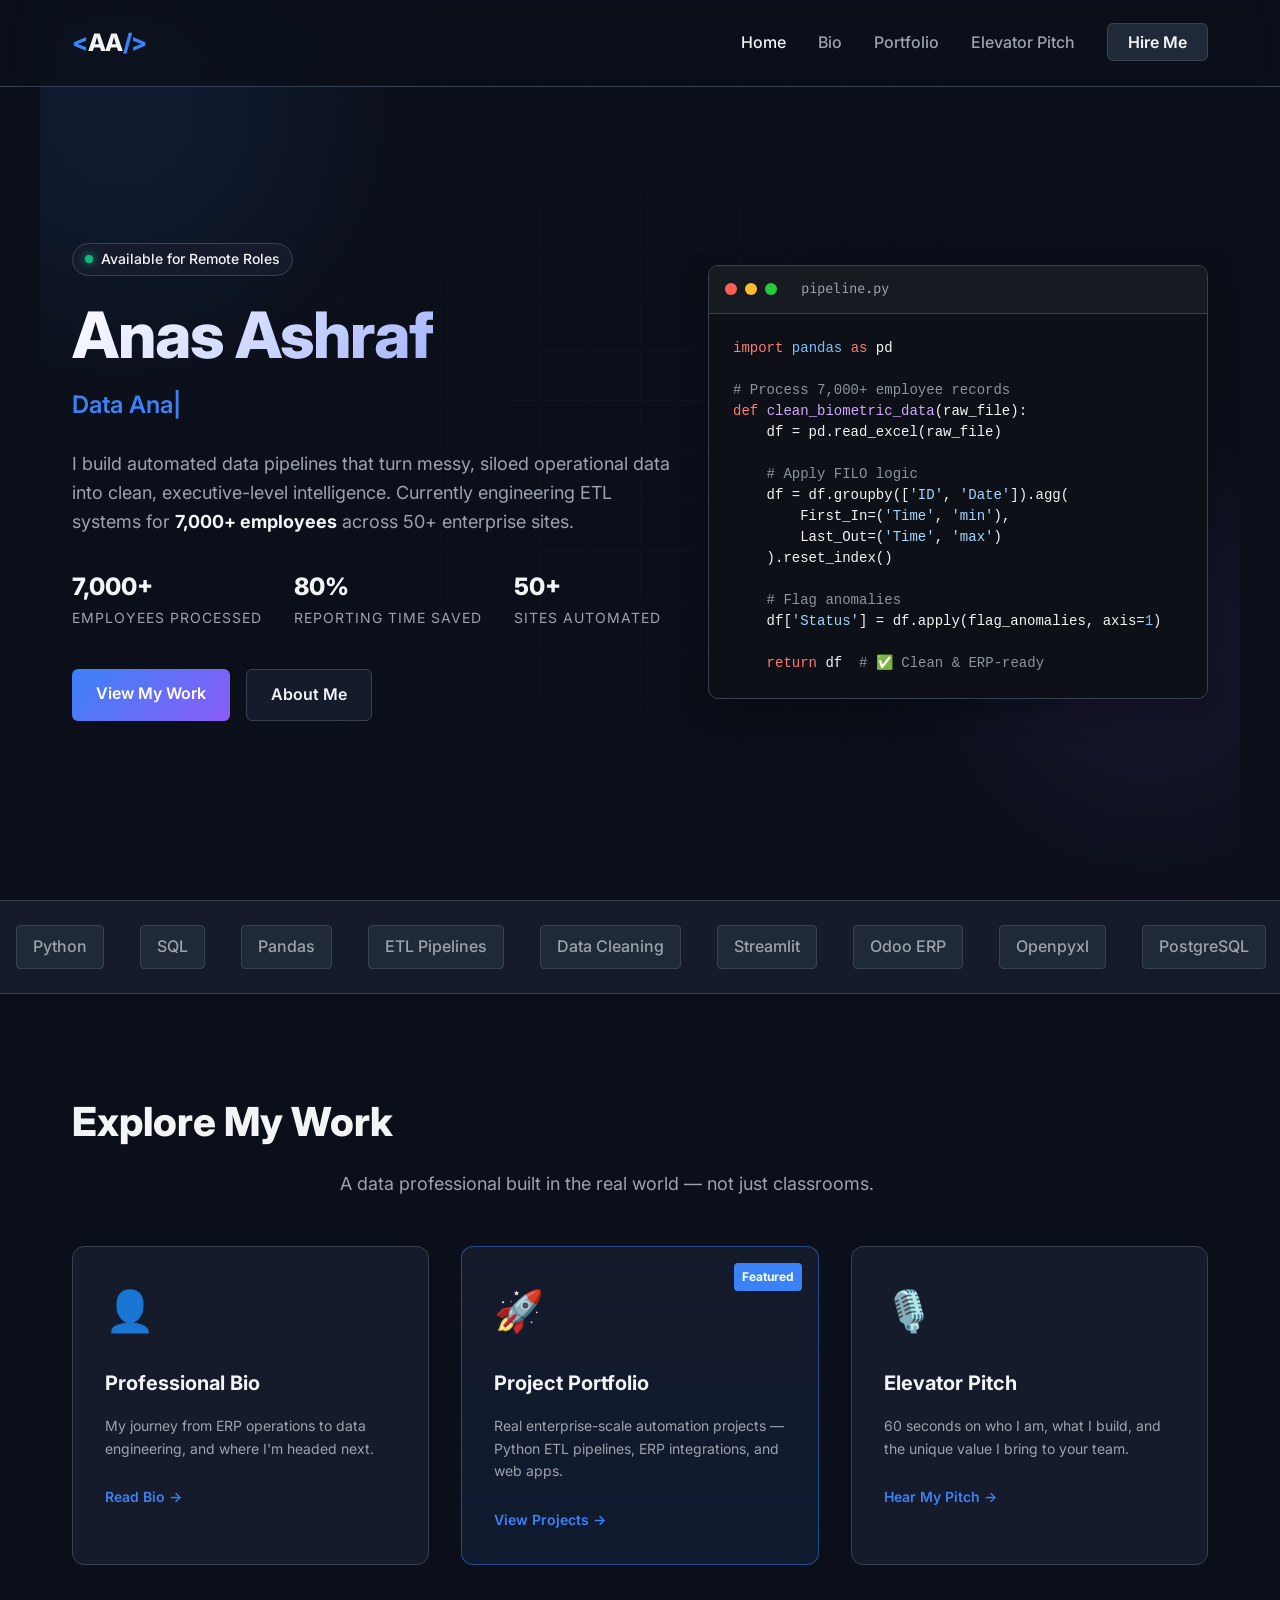
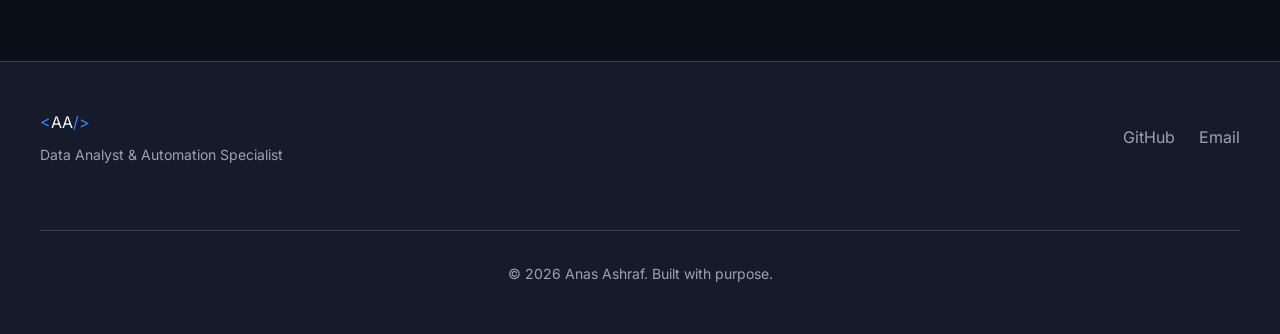
==== index.html @ d92e1a6f "feat: initial portfolio website release" ====
<!DOCTYPE html>
<html lang="en">
<head>
  <meta charset="UTF-8" />
  <meta name="viewport" content="width=device-width, initial-scale=1.0" />
  <title>Anas Ashraf — Data Analyst & Automation Specialist</title>
  <meta name="description" content="Portfolio of Anas Ashraf — Data Analyst & Automation Specialist. Python ETL pipelines, SQL, and enterprise data engineering." />
  <link rel="preconnect" href="https://fonts.googleapis.com" />
  <link rel="preconnect" href="https://fonts.gstatic.com" crossorigin />
  <link href="https://fonts.googleapis.com/css2?family=Inter:wght@300;400;500;600;700;800;900&family=Fira+Code:wght@400;500&display=swap" rel="stylesheet" />
  <link rel="stylesheet" href="style.css" />
</head>
<body>
  <!-- Navigation -->
  <nav class="navbar" id="navbar">
    <div class="nav-container">
      <a href="index.html" class="nav-logo">
        <span class="logo-bracket">&lt;</span>AA<span class="logo-bracket">/&gt;</span>
      </a>
      <ul class="nav-links" id="navLinks">
        <li><a href="index.html" class="nav-link active" id="nav-home">Home</a></li>
        <li><a href="bio.html" class="nav-link" id="nav-bio">Bio</a></li>
        <li><a href="portfolio.html" class="nav-link" id="nav-portfolio">Portfolio</a></li>
        <li><a href="pitch.html" class="nav-link" id="nav-pitch">Elevator Pitch</a></li>
        <li><a href="mailto:anasashraff90@gmail.com" class="nav-cta" id="nav-contact">Hire Me</a></li>
      </ul>
      <button class="hamburger" id="hamburger" aria-label="Toggle menu">
        <span></span><span></span><span></span>
      </button>
    </div>
  </nav>

  <!-- Hero Section -->
  <section class="hero" id="hero">
    <div class="hero-bg">
      <div class="grid-overlay"></div>
      <div class="orb orb-1"></div>
      <div class="orb orb-2"></div>
      <div class="orb orb-3"></div>
    </div>
    <div class="hero-content">
      <div class="hero-badge">
        <span class="badge-dot"></span>
        Available for Remote Roles
      </div>
      <h1 class="hero-title">
        <span class="title-line">Anas Ashraf</span>
      </h1>
      <p class="hero-tagline">
        <span class="tagline-typing" id="typingText"></span><span class="cursor">|</span>
      </p>
      <p class="hero-description">
        I build automated data pipelines that turn messy, siloed operational data into clean, executive-level intelligence. Currently engineering ETL systems for <strong>7,000+ employees</strong> across 50+ enterprise sites.
      </p>
      <div class="hero-stats">
        <div class="stat-card">
          <span class="stat-number">7,000+</span>
          <span class="stat-label">Employees Processed</span>
        </div>
        <div class="stat-card">
          <span class="stat-number">80%</span>
          <span class="stat-label">Reporting Time Saved</span>
        </div>
        <div class="stat-card">
          <span class="stat-number">50+</span>
          <span class="stat-label">Sites Automated</span>
        </div>
      </div>
      <div class="hero-actions">
        <a href="portfolio.html" class="btn-primary" id="hero-portfolio-btn">View My Work</a>
        <a href="bio.html" class="btn-secondary" id="hero-bio-btn">About Me</a>
      </div>
    </div>
    <div class="hero-visual">
      <div class="code-window">
        <div class="window-header">
          <span class="dot red"></span>
          <span class="dot yellow"></span>
          <span class="dot green"></span>
          <span class="window-title">pipeline.py</span>
        </div>
        <div class="code-body">
          <pre class="code-content"><span class="c-keyword">import</span> <span class="c-module">pandas</span> <span class="c-keyword">as</span> pd

<span class="c-comment"># Process 7,000+ employee records</span>
<span class="c-keyword">def</span> <span class="c-func">clean_biometric_data</span>(raw_file):
    df = pd.read_excel(raw_file)
    
    <span class="c-comment"># Apply FILO logic</span>
    df = df.groupby([<span class="c-str">'ID'</span>, <span class="c-str">'Date'</span>]).agg(
        First_In=(<span class="c-str">'Time'</span>, <span class="c-str">'min'</span>),
        Last_Out=(<span class="c-str">'Time'</span>, <span class="c-str">'max'</span>)
    ).reset_index()

    <span class="c-comment"># Flag anomalies</span>
    df[<span class="c-str">'Status'</span>] = df.apply(flag_anomalies, axis=<span class="c-num">1</span>)
    
    <span class="c-keyword">return</span> df  <span class="c-comment"># ✅ Clean & ERP-ready</span></pre>
        </div>
      </div>
    </div>
  </section>

  <!-- Skills Strip -->
  <section class="skills-strip">
    <div class="skills-container">
      <span class="skill-tag">Python</span>
      <span class="skill-tag">SQL</span>
      <span class="skill-tag">Pandas</span>
      <span class="skill-tag">ETL Pipelines</span>
      <span class="skill-tag">Data Cleaning</span>
      <span class="skill-tag">Streamlit</span>
      <span class="skill-tag">Odoo ERP</span>
      <span class="skill-tag">Openpyxl</span>
      <span class="skill-tag">PostgreSQL</span>
      <span class="skill-tag">Data Automation</span>
    </div>
  </section>

  <!-- Quick Nav Cards -->
  <section class="nav-cards" id="explore">
    <div class="section-container">
      <h2 class="section-title">Explore My Work</h2>
      <p class="section-subtitle">A data professional built in the real world — not just classrooms.</p>
      <div class="cards-grid">
        <a href="bio.html" class="nav-card" id="card-bio">
          <div class="card-icon">👤</div>
          <h3 class="card-title">Professional Bio</h3>
          <p class="card-desc">My journey from ERP operations to data engineering, and where I'm headed next.</p>
          <span class="card-link">Read Bio →</span>
        </a>
        <a href="portfolio.html" class="nav-card featured" id="card-portfolio">
          <div class="card-badge">Featured</div>
          <div class="card-icon">🚀</div>
          <h3 class="card-title">Project Portfolio</h3>
          <p class="card-desc">Real enterprise-scale automation projects — Python ETL pipelines, ERP integrations, and web apps.</p>
          <span class="card-link">View Projects →</span>
        </a>
        <a href="pitch.html" class="nav-card" id="card-pitch">
          <div class="card-icon">🎙️</div>
          <h3 class="card-title">Elevator Pitch</h3>
          <p class="card-desc">60 seconds on who I am, what I build, and the unique value I bring to your team.</p>
          <span class="card-link">Hear My Pitch →</span>
        </a>
      </div>
    </div>
  </section>

  <!-- Footer -->
  <footer class="footer">
    <div class="footer-container">
      <div class="footer-left">
        <span class="footer-logo"><span class="logo-bracket">&lt;</span>AA<span class="logo-bracket">/&gt;</span></span>
        <p>Data Analyst & Automation Specialist</p>
      </div>
      <div class="footer-links">
        <a href="https://github.com/Anas9906" target="_blank" rel="noopener">GitHub</a>
        <a href="mailto:anasashraff90@gmail.com">Email</a>
      </div>
      <p class="footer-copy">© 2026 Anas Ashraf. Built with purpose.</p>
    </div>
  </footer>

  <script src="main.js"></script>
</body>
</html>
---- style.css ----
:root {
  --bg-color: #0b0f19;
  --bg-secondary: #151b2b;
  --bg-tertiary: #1f2937;
  --text-main: #f3f4f6;
  --text-muted: #9ca3af;
  --accent-primary: #3b82f6;
  --accent-secondary: #8b5cf6;
  --accent-glow: rgba(59, 130, 246, 0.5);
  --border-color: #374151;
  --success: #10b981;
  --font-sans: 'Inter', sans-serif;
  --font-mono: 'Fira Code', monospace;
}

* {
  margin: 0;
  padding: 0;
  box-sizing: border-box;
}

body {
  font-family: var(--font-sans);
  background-color: var(--bg-color);
  color: var(--text-main);
  line-height: 1.6;
  overflow-x: hidden;
}

a {
  text-decoration: none;
  color: inherit;
}

/* Navigation */
.navbar {
  position: fixed;
  top: 0;
  width: 100%;
  padding: 1.5rem 0;
  background: rgba(11, 15, 25, 0.8);
  backdrop-filter: blur(10px);
  z-index: 1000;
  border-bottom: 1px solid var(--border-color);
}

.nav-container {
  max-width: 1200px;
  margin: 0 auto;
  padding: 0 2rem;
  display: flex;
  justify-content: space-between;
  align-items: center;
}

.nav-logo {
  font-size: 1.5rem;
  font-weight: 800;
  letter-spacing: -0.5px;
}

.logo-bracket {
  color: var(--accent-primary);
}

.nav-links {
  display: flex;
  list-style: none;
  gap: 2rem;
  align-items: center;
}

.nav-link {
  font-weight: 500;
  color: var(--text-muted);
  transition: color 0.3s ease;
}

.nav-link:hover, .nav-link.active {
  color: var(--text-main);
}

.nav-cta {
  padding: 0.5rem 1.25rem;
  background: var(--bg-tertiary);
  border: 1px solid var(--border-color);
  border-radius: 6px;
  font-weight: 600;
  transition: all 0.3s ease;
}

.nav-cta:hover {
  background: var(--accent-primary);
  border-color: var(--accent-primary);
  box-shadow: 0 0 15px var(--accent-glow);
}

.hamburger {
  display: none;
  background: none;
  border: none;
  cursor: pointer;
  flex-direction: column;
  gap: 5px;
}

.hamburger span {
  width: 25px;
  height: 2px;
  background-color: var(--text-main);
  transition: 0.3s;
}

/* Hero Section */
.hero {
  position: relative;
  min-height: 100vh;
  display: flex;
  align-items: center;
  justify-content: space-between;
  max-width: 1200px;
  margin: 0 auto;
  padding: 6rem 2rem 2rem;
}

.hero-bg {
  position: absolute;
  top: 0;
  left: 0;
  width: 100%;
  height: 100%;
  z-index: -1;
  overflow: hidden;
}

.grid-overlay {
  position: absolute;
  width: 100%;
  height: 100%;
  background-image: 
    linear-gradient(to right, var(--border-color) 1px, transparent 1px),
    linear-gradient(to bottom, var(--border-color) 1px, transparent 1px);
  background-size: 50px 50px;
  opacity: 0.1;
  mask-image: radial-gradient(circle at center, black, transparent 80%);
  -webkit-mask-image: radial-gradient(circle at center, black, transparent 80%);
}

.orb {
  position: absolute;
  border-radius: 50%;
  filter: blur(80px);
  opacity: 0.1;
  z-index: -1;
}

.orb-1 {
  top: -10%;
  left: -10%;
  width: 400px;
  height: 400px;
  background: var(--accent-primary);
}

.orb-2 {
  bottom: 10%;
  right: -5%;
  width: 300px;
  height: 300px;
  background: var(--accent-secondary);
}

.hero-content {
  flex: 1;
  max-width: 600px;
}

.hero-badge {
  display: inline-flex;
  align-items: center;
  gap: 0.5rem;
  padding: 0.25rem 0.75rem;
  background: var(--bg-secondary);
  border: 1px solid var(--border-color);
  border-radius: 50px;
  font-size: 0.875rem;
  font-weight: 500;
  margin-bottom: 1.5rem;
}

.badge-dot {
  width: 8px;
  height: 8px;
  background: var(--success);
  border-radius: 50%;
  box-shadow: 0 0 8px var(--success);
}

.hero-title {
  font-size: 4rem;
  font-weight: 800;
  line-height: 1.1;
  margin-bottom: 1rem;
  letter-spacing: -1px;
}

.title-line {
  background: linear-gradient(135deg, #fff 0%, #a5b4fc 100%);
  -webkit-background-clip: text;
  -webkit-text-fill-color: transparent;
}

.hero-tagline {
  font-size: 1.5rem;
  color: var(--accent-primary);
  font-weight: 600;
  margin-bottom: 1.5rem;
  min-height: 2.5rem;
}

.cursor {
  animation: blink 1s step-end infinite;
}

@keyframes blink {
  50% { opacity: 0; }
}

.hero-description {
  font-size: 1.125rem;
  color: var(--text-muted);
  margin-bottom: 2rem;
}

.hero-description strong {
  color: var(--text-main);
}

.hero-stats {
  display: flex;
  gap: 2rem;
  margin-bottom: 2.5rem;
}

.stat-card {
  display: flex;
  flex-direction: column;
}

.stat-number {
  font-size: 1.5rem;
  font-weight: 800;
  color: var(--text-main);
}

.stat-label {
  font-size: 0.875rem;
  color: var(--text-muted);
  text-transform: uppercase;
  letter-spacing: 1px;
}

.hero-actions {
  display: flex;
  gap: 1rem;
}

.btn-primary {
  padding: 0.75rem 1.5rem;
  background: linear-gradient(135deg, var(--accent-primary) 0%, var(--accent-secondary) 100%);
  border-radius: 6px;
  font-weight: 600;
  color: #fff;
  transition: transform 0.2s, box-shadow 0.2s;
}

.btn-primary:hover {
  transform: translateY(-2px);
  box-shadow: 0 10px 20px rgba(99, 102, 241, 0.3);
}

.btn-secondary {
  padding: 0.75rem 1.5rem;
  background: var(--bg-secondary);
  border: 1px solid var(--border-color);
  border-radius: 6px;
  font-weight: 600;
  transition: background 0.2s;
}

.btn-secondary:hover {
  background: var(--bg-tertiary);
}

.hero-visual {
  flex: 1;
  max-width: 500px;
  perspective: 1000px;
}

.code-window {
  background: #0d1117;
  border: 1px solid var(--border-color);
  border-radius: 10px;
  overflow: hidden;
  box-shadow: 0 10px 30px rgba(0, 0, 0, 0.3);
}

.window-header {
  background: #161b22;
  padding: 0.75rem 1rem;
  display: flex;
  align-items: center;
  border-bottom: 1px solid var(--border-color);
}

.dot {
  width: 12px;
  height: 12px;
  border-radius: 50%;
  margin-right: 8px;
}

.dot.red { background: #ff5f56; }
.dot.yellow { background: #ffbd2e; }
.dot.green { background: #27c93f; }

.window-title {
  margin-left: 1rem;
  color: var(--text-muted);
  font-size: 0.875rem;
  font-family: var(--font-mono);
}

.code-body {
  padding: 1.5rem;
  font-family: var(--font-mono);
  font-size: 0.875rem;
  line-height: 1.5;
  overflow-x: auto;
}

.c-keyword { color: #ff7b72; }
.c-module { color: #79c0ff; }
.c-comment { color: #8b949e; }
.c-func { color: #d2a8ff; }
.c-str { color: #a5d6ff; }
.c-num { color: #79c0ff; }

/* Skills Strip */
.skills-strip {
  border-top: 1px solid var(--border-color);
  border-bottom: 1px solid var(--border-color);
  background: var(--bg-secondary);
  padding: 1.5rem 0;
  overflow: hidden;
  white-space: nowrap;
}

.skills-container {
  display: inline-block;
  animation: scroll 60s linear infinite;
}

.skill-tag {
  display: inline-block;
  padding: 0.5rem 1rem;
  background: var(--bg-tertiary);
  border: 1px solid var(--border-color);
  border-radius: 4px;
  margin: 0 1rem;
  font-weight: 500;
  color: var(--text-muted);
}

@keyframes scroll {
  0% { transform: translateX(0); }
  100% { transform: translateX(-50%); }
}

/* Generic Section Styles */
.page-section {
  max-width: 1000px;
  margin: 0 auto;
  padding: 8rem 2rem 4rem;
  min-height: 100vh;
}

.section-header {
  margin-bottom: 3rem;
  text-align: center;
}

.section-title {
  font-size: 2.5rem;
  font-weight: 800;
  margin-bottom: 1rem;
}

.section-subtitle {
  color: var(--text-muted);
  font-size: 1.125rem;
  max-width: 600px;
  margin: 0 auto;
}

/* Content Blocks */
.content-block {
  background: var(--bg-secondary);
  border: 1px solid var(--border-color);
  border-radius: 12px;
  padding: 2.5rem;
  margin-bottom: 2rem;
  box-shadow: none;
}

.content-block h2 {
  color: var(--accent-primary);
  margin-top: 2rem;
  margin-bottom: 1rem;
  font-size: 1.5rem;
}

.content-block h2:first-child {
  margin-top: 0;
}

.content-block h3 {
  margin-top: 1.5rem;
  margin-bottom: 0.75rem;
  font-size: 1.25rem;
}

.content-block p {
  margin-bottom: 1rem;
  color: #e5e7eb;
}

.content-block ul {
  margin-left: 1.5rem;
  margin-bottom: 1rem;
  color: #e5e7eb;
}

.content-block li {
  margin-bottom: 0.5rem;
}

/* Nav Cards (Homepage) */
.nav-cards {
  padding: 6rem 2rem;
  max-width: 1200px;
  margin: 0 auto;
}

.cards-grid {
  display: grid;
  grid-template-columns: repeat(auto-fit, minmax(300px, 1fr));
  gap: 2rem;
  margin-top: 3rem;
}

.nav-card {
  background: var(--bg-secondary);
  border: 1px solid var(--border-color);
  border-radius: 12px;
  padding: 2rem;
  transition: transform 0.3s, box-shadow 0.3s;
  position: relative;
  overflow: hidden;
}

.nav-card:hover {
  transform: translateY(-5px);
  border-color: var(--accent-primary);
  box-shadow: 0 10px 30px rgba(0,0,0,0.3);
}

.nav-card.featured {
  background: linear-gradient(180deg, var(--bg-secondary) 0%, rgba(59, 130, 246, 0.1) 100%);
  border-color: rgba(59, 130, 246, 0.5);
}

.card-badge {
  position: absolute;
  top: 1rem;
  right: 1rem;
  background: var(--accent-primary);
  color: white;
  font-size: 0.75rem;
  font-weight: 700;
  padding: 0.25rem 0.5rem;
  border-radius: 4px;
}

.card-icon {
  font-size: 2.5rem;
  margin-bottom: 1.5rem;
}

.card-title {
  font-size: 1.25rem;
  margin-bottom: 1rem;
}

.card-desc {
  color: var(--text-muted);
  font-size: 0.875rem;
  margin-bottom: 1.5rem;
}

.card-link {
  color: var(--accent-primary);
  font-weight: 600;
  font-size: 0.875rem;
}

/* Portfolio Specific */
.project-card {
  border: 1px solid var(--border-color);
  border-radius: 12px;
  overflow: hidden;
  background: var(--bg-secondary);
  margin-bottom: 3rem;
}

.project-header {
  padding: 2rem;
  border-bottom: 1px solid var(--border-color);
  background: linear-gradient(90deg, rgba(59,130,246,0.1) 0%, transparent 100%);
}

.project-tags {
  display: flex;
  flex-wrap: wrap;
  gap: 0.5rem;
  margin: 1rem 0;
}

.tag {
  background: var(--bg-tertiary);
  color: var(--text-muted);
  padding: 0.25rem 0.75rem;
  border-radius: 50px;
  font-size: 0.75rem;
  border: 1px solid var(--border-color);
}

.project-body {
  padding: 2rem;
}

/* Footer */
.footer {
  border-top: 1px solid var(--border-color);
  padding: 3rem 2rem;
  background: var(--bg-secondary);
}

.footer-container {
  max-width: 1200px;
  margin: 0 auto;
  display: flex;
  justify-content: space-between;
  align-items: center;
  flex-wrap: wrap;
  gap: 2rem;
}

.footer-left p {
  color: var(--text-muted);
  font-size: 0.875rem;
  margin-top: 0.5rem;
}

.footer-links {
  display: flex;
  gap: 1.5rem;
}

.footer-links a {
  color: var(--text-muted);
  transition: color 0.3s;
}

.footer-links a:hover {
  color: var(--accent-primary);
}

.footer-copy {
  width: 100%;
  text-align: center;
  color: var(--text-muted);
  font-size: 0.875rem;
  margin-top: 2rem;
  padding-top: 2rem;
  border-top: 1px solid var(--border-color);
}

/* Responsive */
@media (max-width: 900px) {
  .hero {
    flex-direction: column;
    text-align: center;
    padding-top: 8rem;
  }
  
  .hero-stats {
    justify-content: center;
  }
  
  .hero-actions {
    justify-content: center;
    margin-bottom: 3rem;
  }
  
  .hero-visual {
    width: 100%;
  }
}

@media (max-width: 768px) {
  .nav-links {
    position: absolute;
    top: 100%;
    left: 0;
    width: 100%;
    background: var(--bg-secondary);
    flex-direction: column;
    padding: 2rem;
    border-bottom: 1px solid var(--border-color);
    clip-path: circle(0% at top right);
    transition: clip-path 0.5s ease-in-out;
  }
  
  .nav-links.active {
    clip-path: circle(150% at top right);
  }
  
  .hamburger {
    display: flex;
  }
  
  .hero-title {
    font-size: 3rem;
  }
}
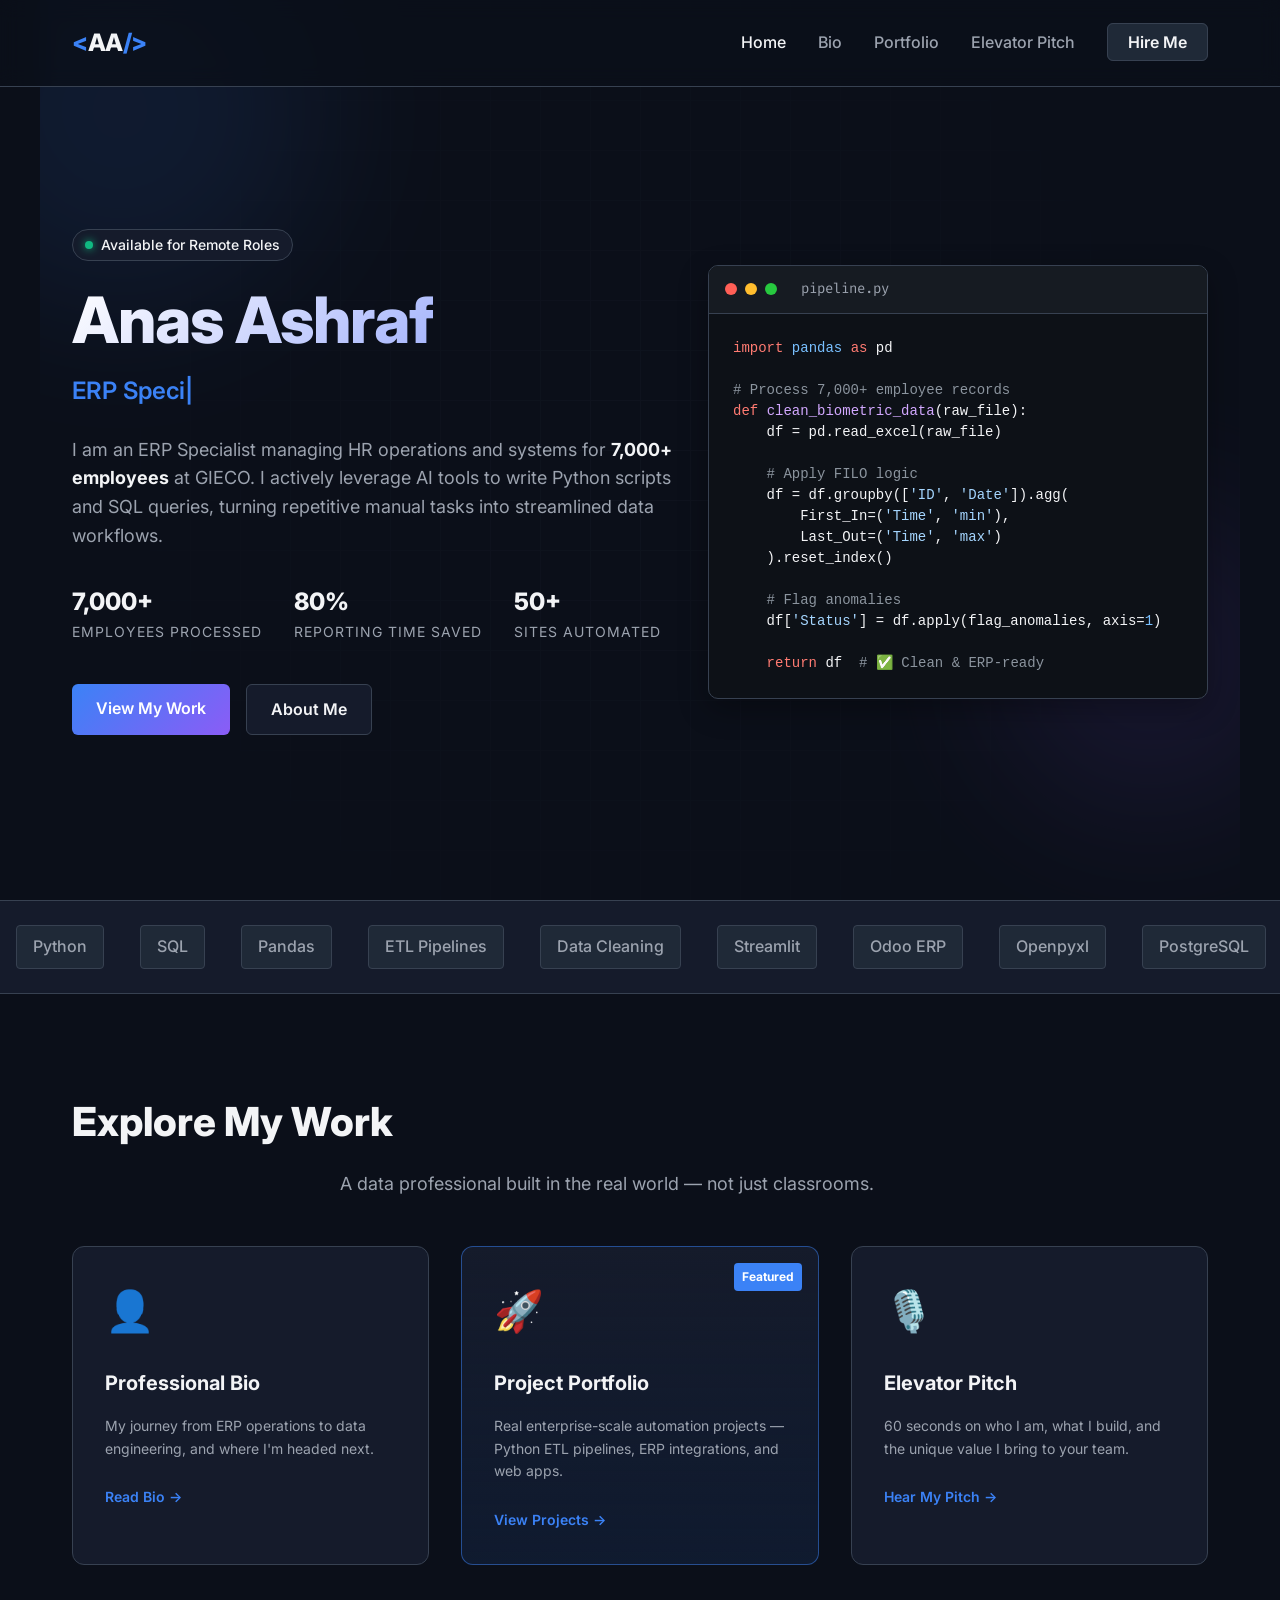
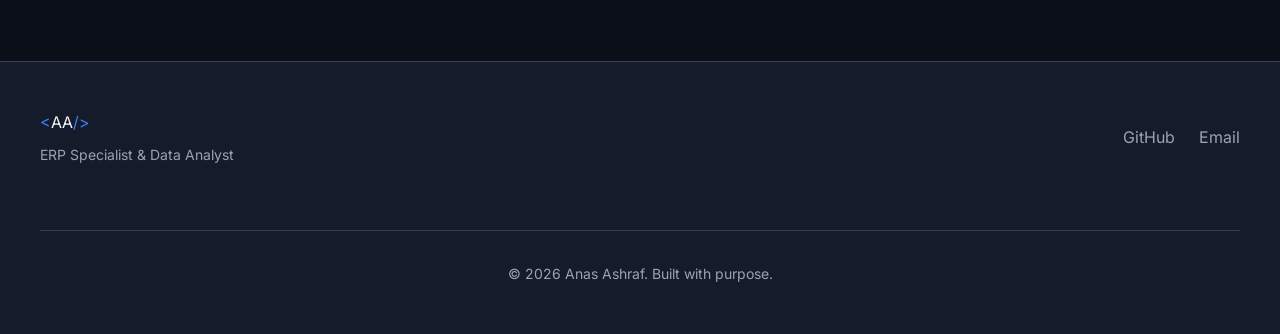
==== commit 49ed1b62: "refactor: update bio to authentic ERP Specialist and martial arts background" ====
--- a/index.html
+++ b/index.html
@@ -3,8 +3,8 @@
 <head>
   <meta charset="UTF-8" />
   <meta name="viewport" content="width=device-width, initial-scale=1.0" />
-  <title>Anas Ashraf — Data Analyst & Automation Specialist</title>
-  <meta name="description" content="Portfolio of Anas Ashraf — Data Analyst & Automation Specialist. Python ETL pipelines, SQL, and enterprise data engineering." />
+  <title>Anas Ashraf — ERP Specialist & Data Analyst</title>
+  <meta name="description" content="Portfolio of Anas Ashraf — ERP Specialist & Data Analyst. Python automation, SQL queries, and AI-augmented analytics." />
   <link rel="preconnect" href="https://fonts.googleapis.com" />
   <link rel="preconnect" href="https://fonts.gstatic.com" crossorigin />
   <link href="https://fonts.googleapis.com/css2?family=Inter:wght@300;400;500;600;700;800;900&family=Fira+Code:wght@400;500&display=swap" rel="stylesheet" />
@@ -50,7 +50,7 @@
         <span class="tagline-typing" id="typingText"></span><span class="cursor">|</span>
       </p>
       <p class="hero-description">
-        I build automated data pipelines that turn messy, siloed operational data into clean, executive-level intelligence. Currently engineering ETL systems for <strong>7,000+ employees</strong> across 50+ enterprise sites.
+        I am an ERP Specialist managing HR operations and systems for <strong>7,000+ employees</strong> at GIECO. I actively leverage AI tools to write Python scripts and SQL queries, turning repetitive manual tasks into streamlined data workflows.
       </p>
       <div class="hero-stats">
         <div class="stat-card">
@@ -151,7 +151,7 @@
     <div class="footer-container">
       <div class="footer-left">
         <span class="footer-logo"><span class="logo-bracket">&lt;</span>AA<span class="logo-bracket">/&gt;</span></span>
-        <p>Data Analyst & Automation Specialist</p>
+        <p>ERP Specialist & Data Analyst</p>
       </div>
       <div class="footer-links">
         <a href="https://github.com/Anas9906" target="_blank" rel="noopener">GitHub</a>
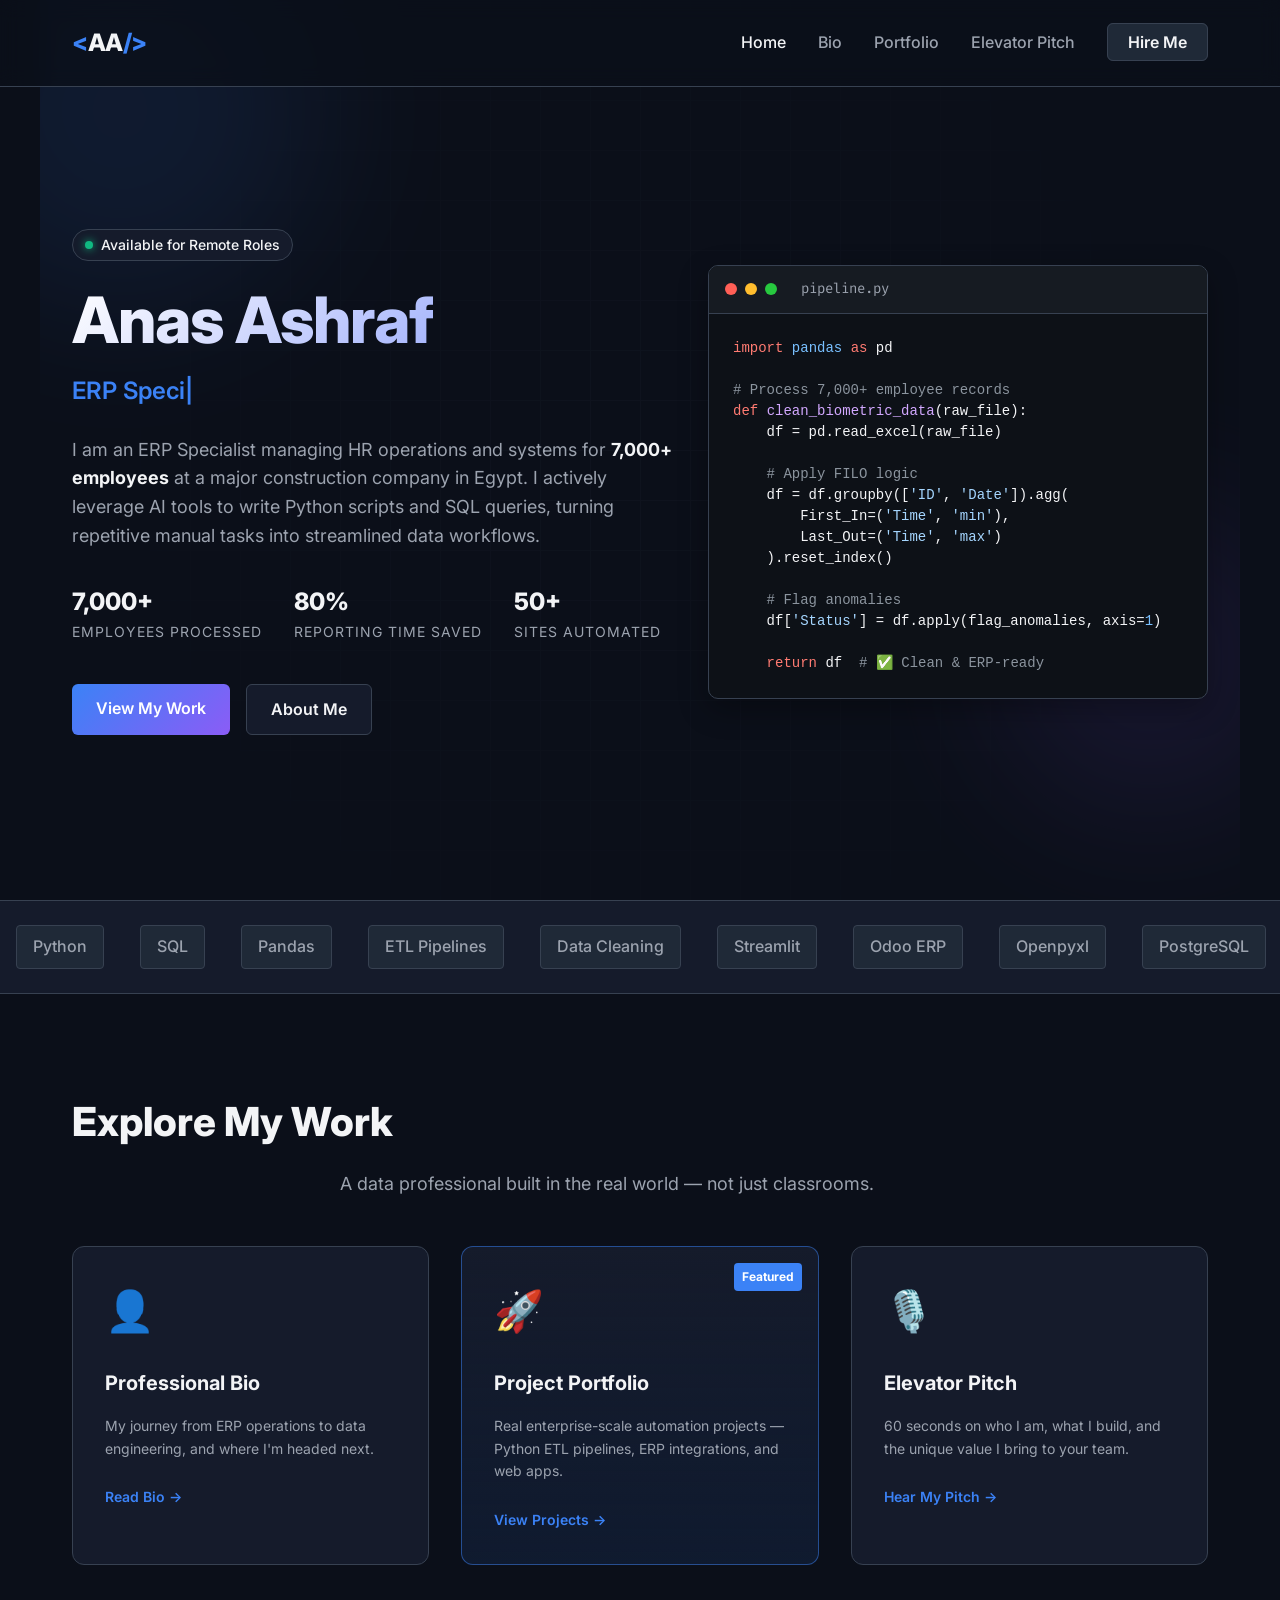
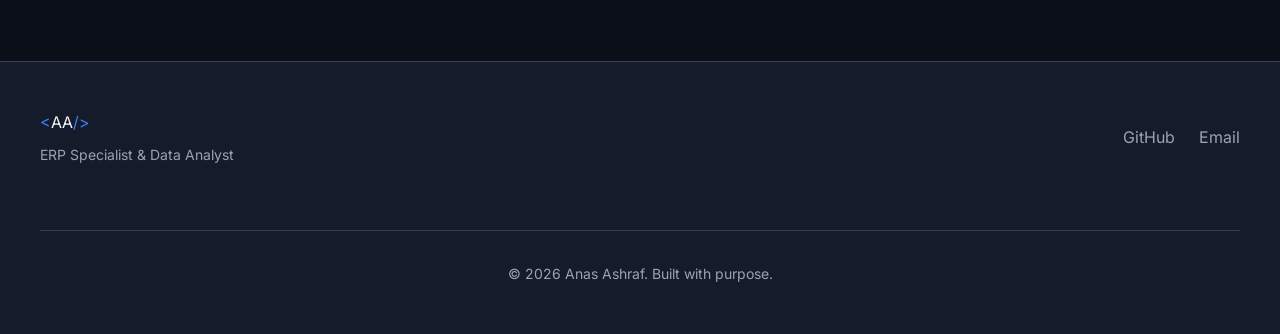
==== commit 85487eea: "refactor: anonymize company name to a major construction company in Egypt across all website pages" ====
--- a/index.html
+++ b/index.html
@@ -50,7 +50,7 @@
         <span class="tagline-typing" id="typingText"></span><span class="cursor">|</span>
       </p>
       <p class="hero-description">
-        I am an ERP Specialist managing HR operations and systems for <strong>7,000+ employees</strong> at GIECO. I actively leverage AI tools to write Python scripts and SQL queries, turning repetitive manual tasks into streamlined data workflows.
+        I am an ERP Specialist managing HR operations and systems for <strong>7,000+ employees</strong> at a major construction company in Egypt. I actively leverage AI tools to write Python scripts and SQL queries, turning repetitive manual tasks into streamlined data workflows.
       </p>
       <div class="hero-stats">
         <div class="stat-card">
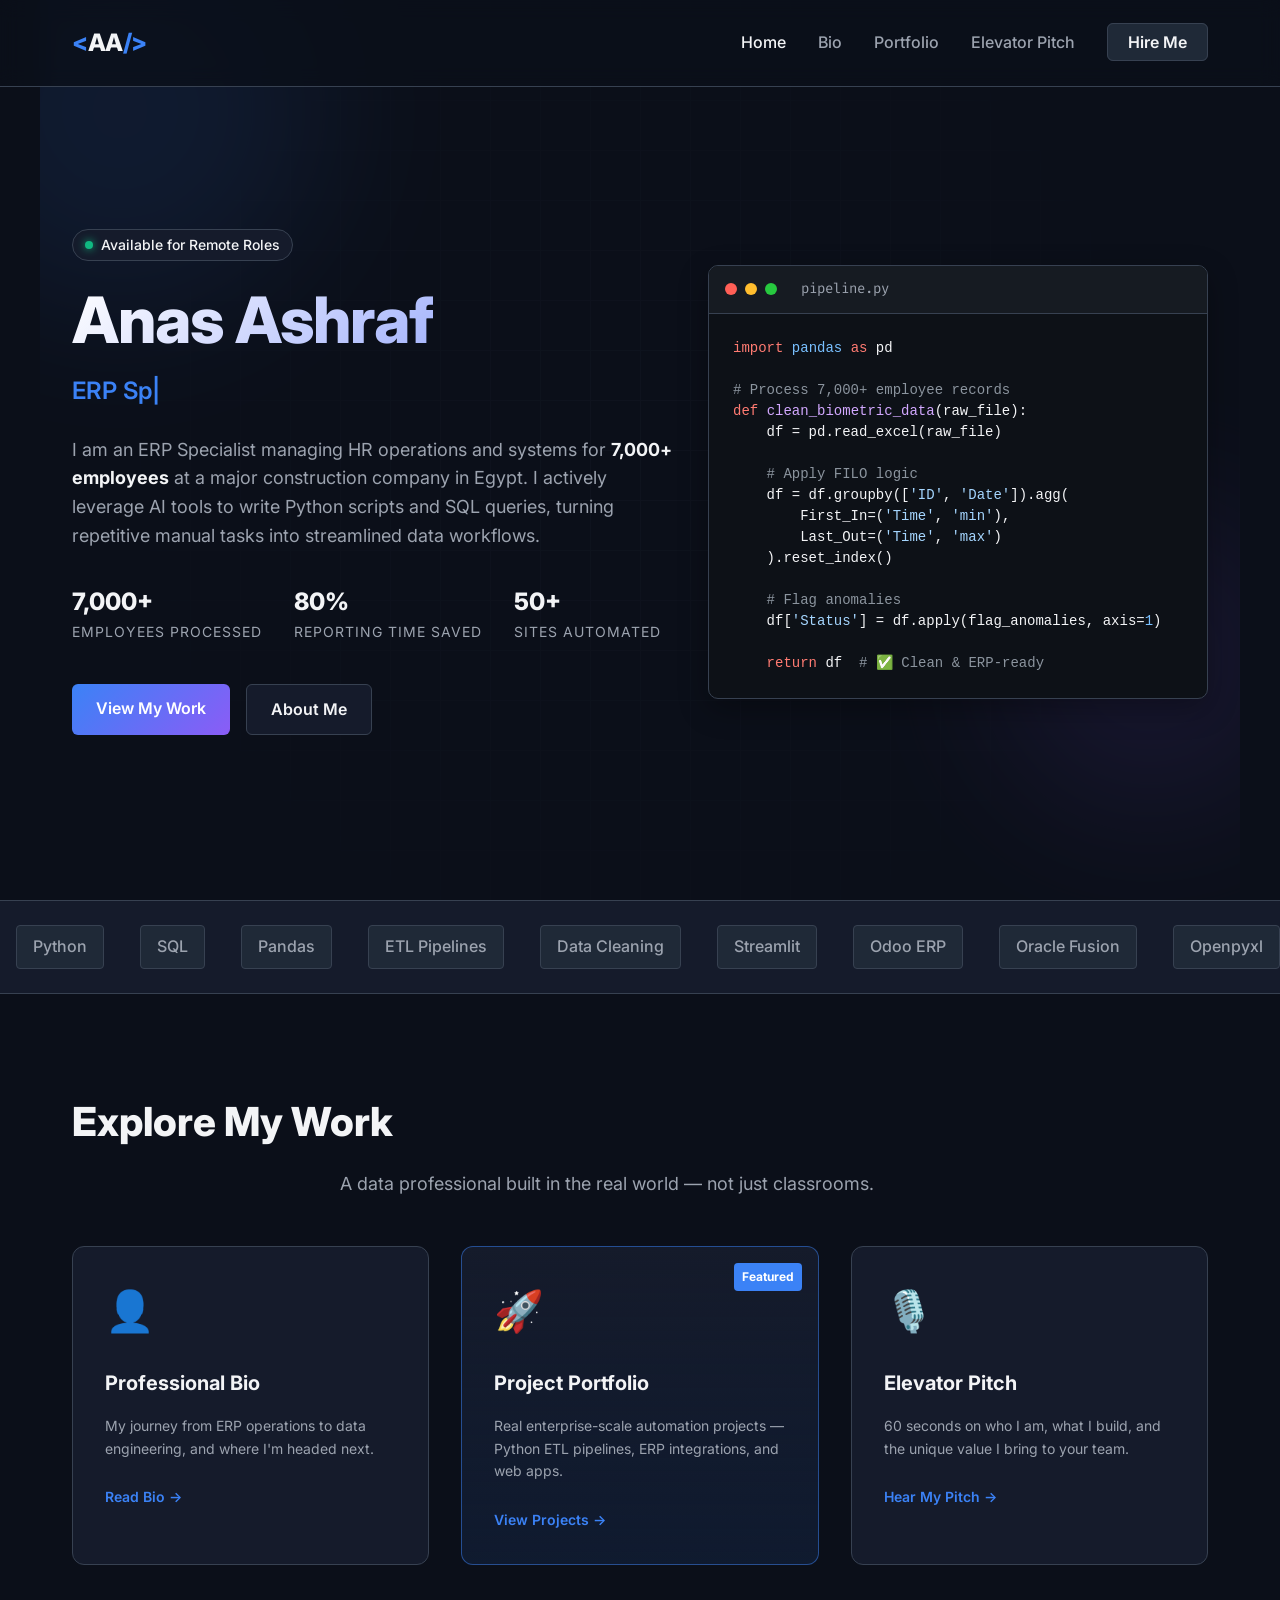
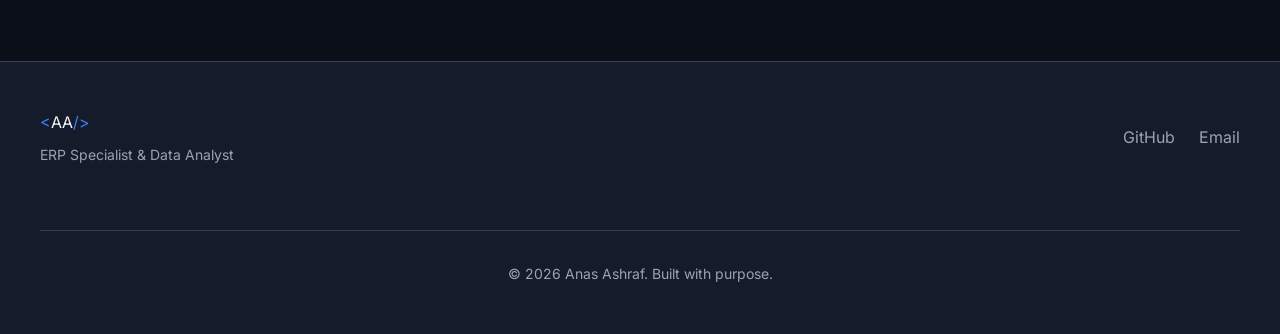
==== commit 6db15450: "refactor: integrate Finance degree in bio, add Oracle Fusion and categorized skills grid" ====
--- a/index.html
+++ b/index.html
@@ -111,6 +111,7 @@
       <span class="skill-tag">Data Cleaning</span>
       <span class="skill-tag">Streamlit</span>
       <span class="skill-tag">Odoo ERP</span>
+      <span class="skill-tag">Oracle Fusion</span>
       <span class="skill-tag">Openpyxl</span>
       <span class="skill-tag">PostgreSQL</span>
       <span class="skill-tag">Data Automation</span>
